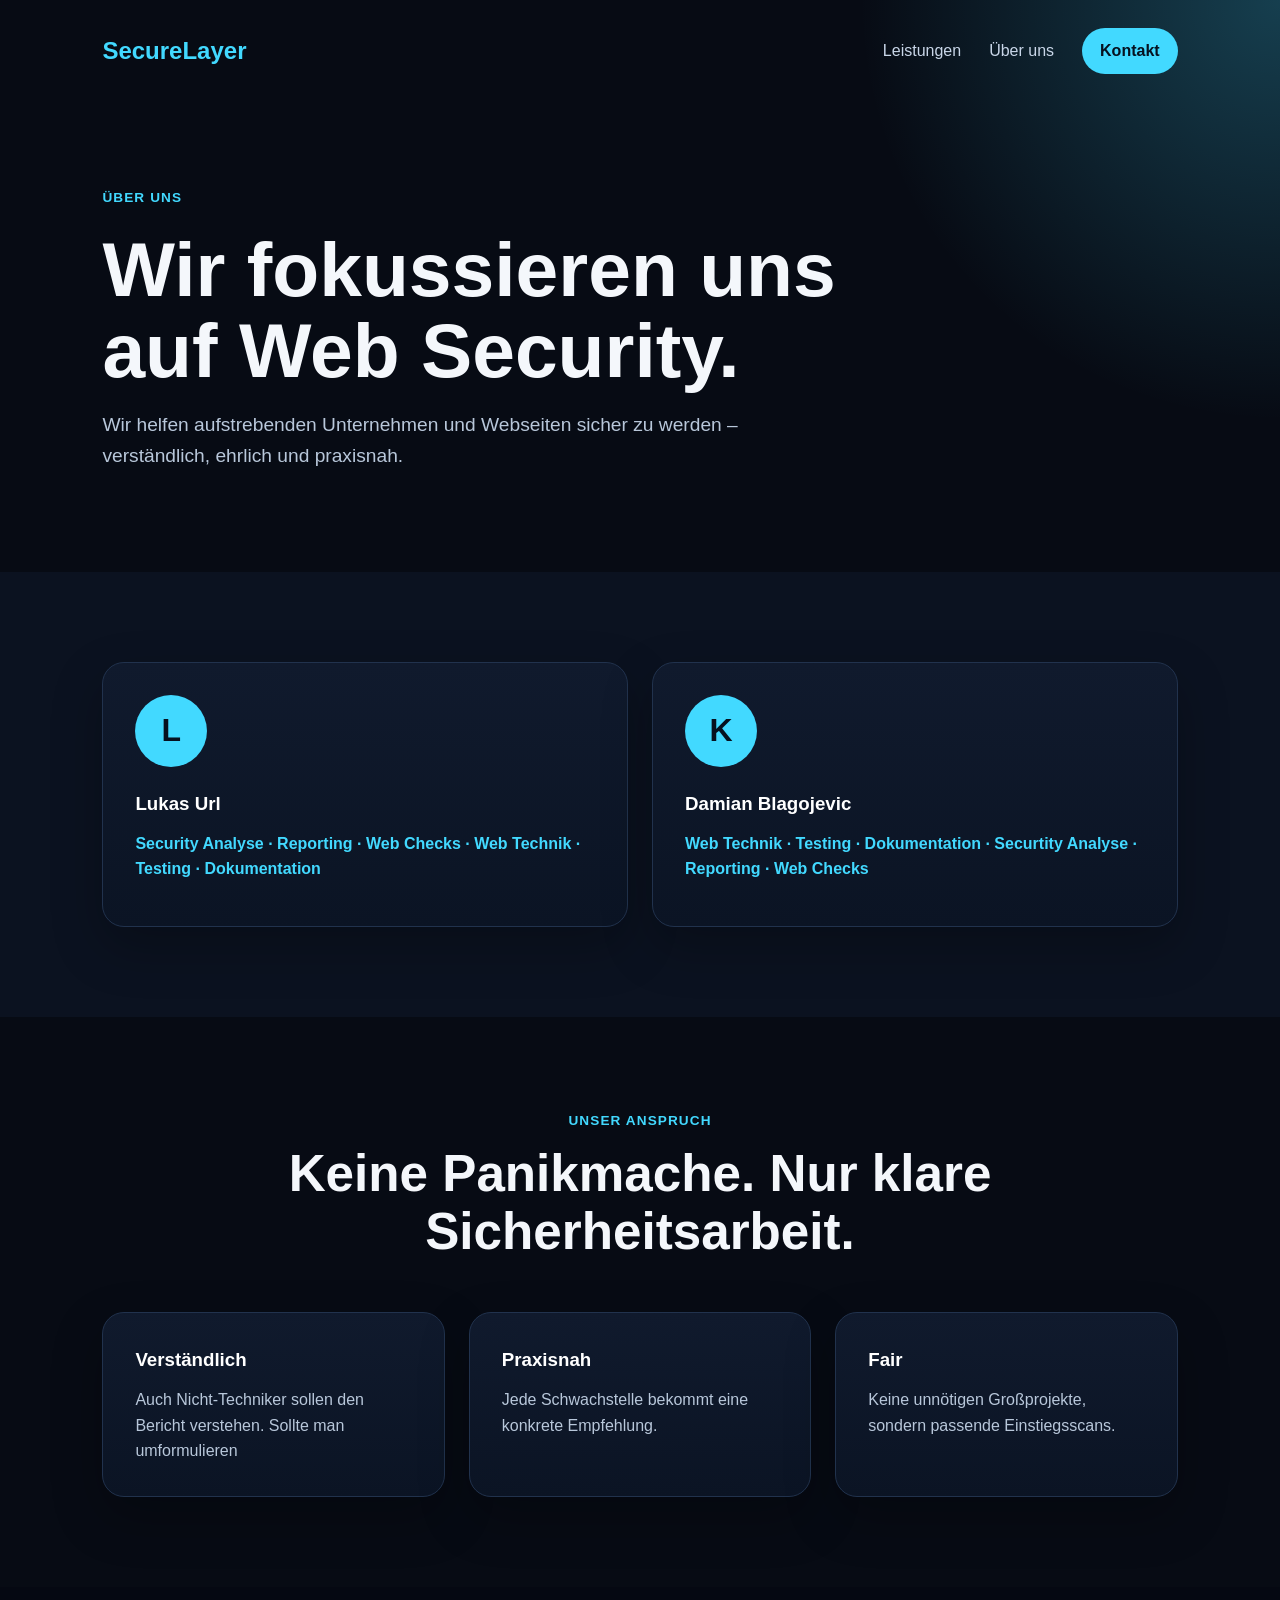
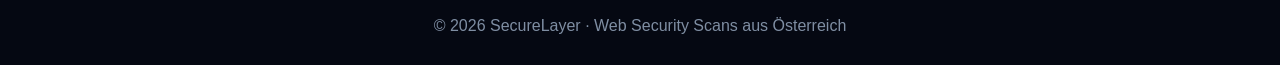
==== about.html @ 6797ce8d "Update about.html Bisschen was umgeschrieben, alles was ich geändert habe, habe ich mit Kommentaren " ====
<!DOCTYPE html>
<html lang="de">
<head>
  <meta charset="UTF-8">
  <meta name="viewport" content="width=device-width, initial-scale=1.0">
  <title>Über uns | SecureLayer</title>
  <link rel="stylesheet" href="style.css">
</head>
<body>

<header class="subpage-header">
  <nav class="navbar">
    <div class="logo">SecureLayer</div>
    <div class="nav-links">
      <a href="index.html">Leistungen</a> <!--Vielleicht Startseite umbenennen-->
      <a href="about.html">Über uns</a>
      <a href="index.html#kontakt" class="nav-cta">Kontakt</a>
    </div>
  </nav>

  <div class="subpage-title">
    <span>Über uns</span>
    <h1>Wir fokussieren uns auf Web Security.</h1><!--Von "Zwei Kollegen mit Fokus auf Web Security" zu-->
    <p>
      Wir helfen aufstrebenden Unternehmen und Webseiten sicher zu werden –
      verständlich, ehrlich und praxisnah.
    </p> <!-- umbenannt von "kleinen Unternehmen, Webseiten sicherer zu machen" zu dem was oben steht-->
  </div>
</header>

<main>

<section class="section">
  <div class="about-grid">
    <article class="profile-card">
      <div class="avatar">L</div>
      <h3>Lukas Url</h3>
      <p class="role">Security Analyse · Reporting · Web Checks · Web Technik · Testing · Dokumentation</p>
      <p>
        <!--AUfgabenpool ergänzt-->
      </p>
    </article>

    <article class="profile-card">
      <div class="avatar">K</div>
      <h3>Damian Blagojevic</h3>
      <p class="role">Web Technik · Testing · Dokumentation · Securtity Analyse · Reporting · Web Checks</p>
      <p>
        <!--Aufgabenpool ergänzt-->
      </p>
    </article>
  </div>
</section>

<section class="section dark">
  <div class="section-title">
    <span>Unser Anspruch</span>
    <h2>Keine Panikmache. Nur klare Sicherheitsarbeit.</h2>
  </div>

  <div class="values-grid">
    <div>
      <h3>Verständlich</h3>
      <p>Auch Nicht-Techniker sollen den Bericht verstehen. Sollte man umformulieren</p>
    </div>
    <div>
      <h3>Praxisnah</h3>
      <p>Jede Schwachstelle bekommt eine konkrete Empfehlung.</p>
    </div>
    <div>
      <h3>Fair</h3>
      <p>Keine unnötigen Großprojekte, sondern passende Einstiegsscans.</p>
    </div>
  </div>
</section>

</main>

<footer>
  <p>© 2026 SecureLayer · Web Security Scans aus Österreich</p>
</footer>

</body>
</html>
---- style.css ----
* {
  margin: 0;
  padding: 0;
  box-sizing: border-box;
}

body {
  font-family: Inter, Arial, sans-serif;
  background: #070b14;
  color: #f4f7fb;
  line-height: 1.6;
}

a {
  color: inherit;
  text-decoration: none;
}

.hero {
  min-height: 100vh;
  padding: 28px 8%;
  background:
    radial-gradient(circle at 80% 20%, rgba(0, 153, 255, 0.28), transparent 30%),
    radial-gradient(circle at 20% 80%, rgba(0, 255, 179, 0.12), transparent 25%),
    linear-gradient(135deg, #070b14, #0d1728 60%, #07111f);
}

.navbar {
  display: flex;
  justify-content: space-between;
  align-items: center;
}

.logo {
  font-size: 1.5rem;
  font-weight: 800;
  color: #42d9ff;
}

.nav-links {
  display: flex;
  gap: 28px;
  align-items: center;
}

.nav-links a {
  color: #c9d6e8;
}

.nav-cta {
  background: #42d9ff;
  color: #06111f !important;
  padding: 10px 18px;
  border-radius: 999px;
  font-weight: 700;
}

.hero-content {
  max-width: 820px;
  margin-top: 150px;
}

.badge,
.small-label,
.section-title span,
.subpage-title span {
  color: #42d9ff;
  font-weight: 700;
  letter-spacing: 0.08em;
  text-transform: uppercase;
  font-size: 0.85rem;
}

h1 {
  font-size: clamp(2.6rem, 6vw, 5rem);
  line-height: 1.05;
  margin: 20px 0;
}

.hero-content p,
.subpage-title p {
  max-width: 680px;
  color: #b8c7da;
  font-size: 1.2rem;
}

.hero-buttons {
  margin-top: 35px;
  display: flex;
  gap: 16px;
}

.btn {
  padding: 14px 24px;
  border-radius: 12px;
  font-weight: 800;
}

.primary {
  background: #42d9ff;
  color: #06111f;
}

.secondary {
  border: 1px solid #31445f;
  color: #dce8f7;
}

.section {
  padding: 90px 8%;
  background: #0b1220;
}

.dark {
  background: #070b14;
}

.section-title {
  text-align: center;
  max-width: 760px;
  margin: 0 auto 50px;
}

.section-title h2,
.contact h2,
.split h2 {
  font-size: clamp(2rem, 4vw, 3.2rem);
  line-height: 1.15;
  margin-top: 12px;
}

.service-grid,
.about-grid,
.values-grid {
  display: grid;
  grid-template-columns: repeat(3, 1fr);
  gap: 24px;
}

.about-grid {
  grid-template-columns: repeat(2, 1fr);
}

.service-card,
.profile-card,
.values-grid div {
  background: linear-gradient(180deg, #101a2d, #0b1424);
  border: 1px solid #21324d;
  border-radius: 22px;
  padding: 32px;
  box-shadow: 0 20px 50px rgba(0,0,0,0.25);
}

.service-card:hover,
.profile-card:hover {
  border-color: #42d9ff;
  transform: translateY(-4px);
  transition: 0.25s;
}

.icon {
  font-size: 2.2rem;
  margin-bottom: 18px;
}

.service-card h3,
.profile-card h3,
.values-grid h3 {
  color: #ffffff;
  margin-bottom: 12px;
}

.service-card p,
.profile-card p,
.values-grid p,
.split p {
  color: #b8c7da;
}

.timeline {
  max-width: 850px;
  margin: auto;
  display: grid;
  gap: 18px;
}

.timeline div {
  display: flex;
  gap: 24px;
  align-items: center;
  padding: 22px;
  background: #101a2d;
  border-left: 4px solid #42d9ff;
  border-radius: 14px;
}

.timeline strong {
  color: #42d9ff;
  font-size: 1.4rem;
}

.split {
  display: grid;
  grid-template-columns: 1fr 1fr;
  gap: 60px;
  align-items: center;
}

.contact {
  padding: 90px 8%;
  text-align: center;
  background:
    linear-gradient(rgba(7, 11, 20, 0.88), rgba(7, 11, 20, 0.95)),
    radial-gradient(circle at center, rgba(66, 217, 255, 0.25), transparent 35%);
}

.contact p {
  color: #b8c7da;
}

form {
  max-width: 560px;
  margin: 35px auto 0;
  display: grid;
  gap: 14px;
}

input,
textarea {
  width: 100%;
  padding: 15px;
  background: #101a2d;
  border: 1px solid #263852;
  border-radius: 12px;
  color: white;
  font-size: 1rem;
}

textarea {
  min-height: 130px;
}

button {
  padding: 15px;
  border: none;
  border-radius: 12px;
  background: #42d9ff;
  color: #06111f;
  font-weight: 800;
  cursor: pointer;
}

.subpage-header {
  padding: 28px 8% 100px;
  background:
    radial-gradient(circle at top right, rgba(66, 217, 255, 0.25), transparent 30%),
    #070b14;
}

.subpage-title {
  margin-top: 110px;
  max-width: 780px;
}

.avatar {
  width: 72px;
  height: 72px;
  border-radius: 50%;
  background: #42d9ff;
  color: #06111f;
  display: grid;
  place-items: center;
  font-size: 2rem;
  font-weight: 900;
  margin-bottom: 22px;
}

.role {
  color: #42d9ff !important;
  font-weight: 700;
  margin-bottom: 12px;
}

footer {
  padding: 26px 8%;
  text-align: center;
  background: #050812;
  color: #7f8ea3;
}

@media (max-width: 850px) {
  .nav-links {
    gap: 14px;
    font-size: 0.9rem;
  }

  .hero-content {
    margin-top: 100px;
  }

  .service-grid,
  .about-grid,
  .values-grid,
  .split {
    grid-template-columns: 1fr;
  }

  .hero-buttons {
    flex-direction: column;
  }
}
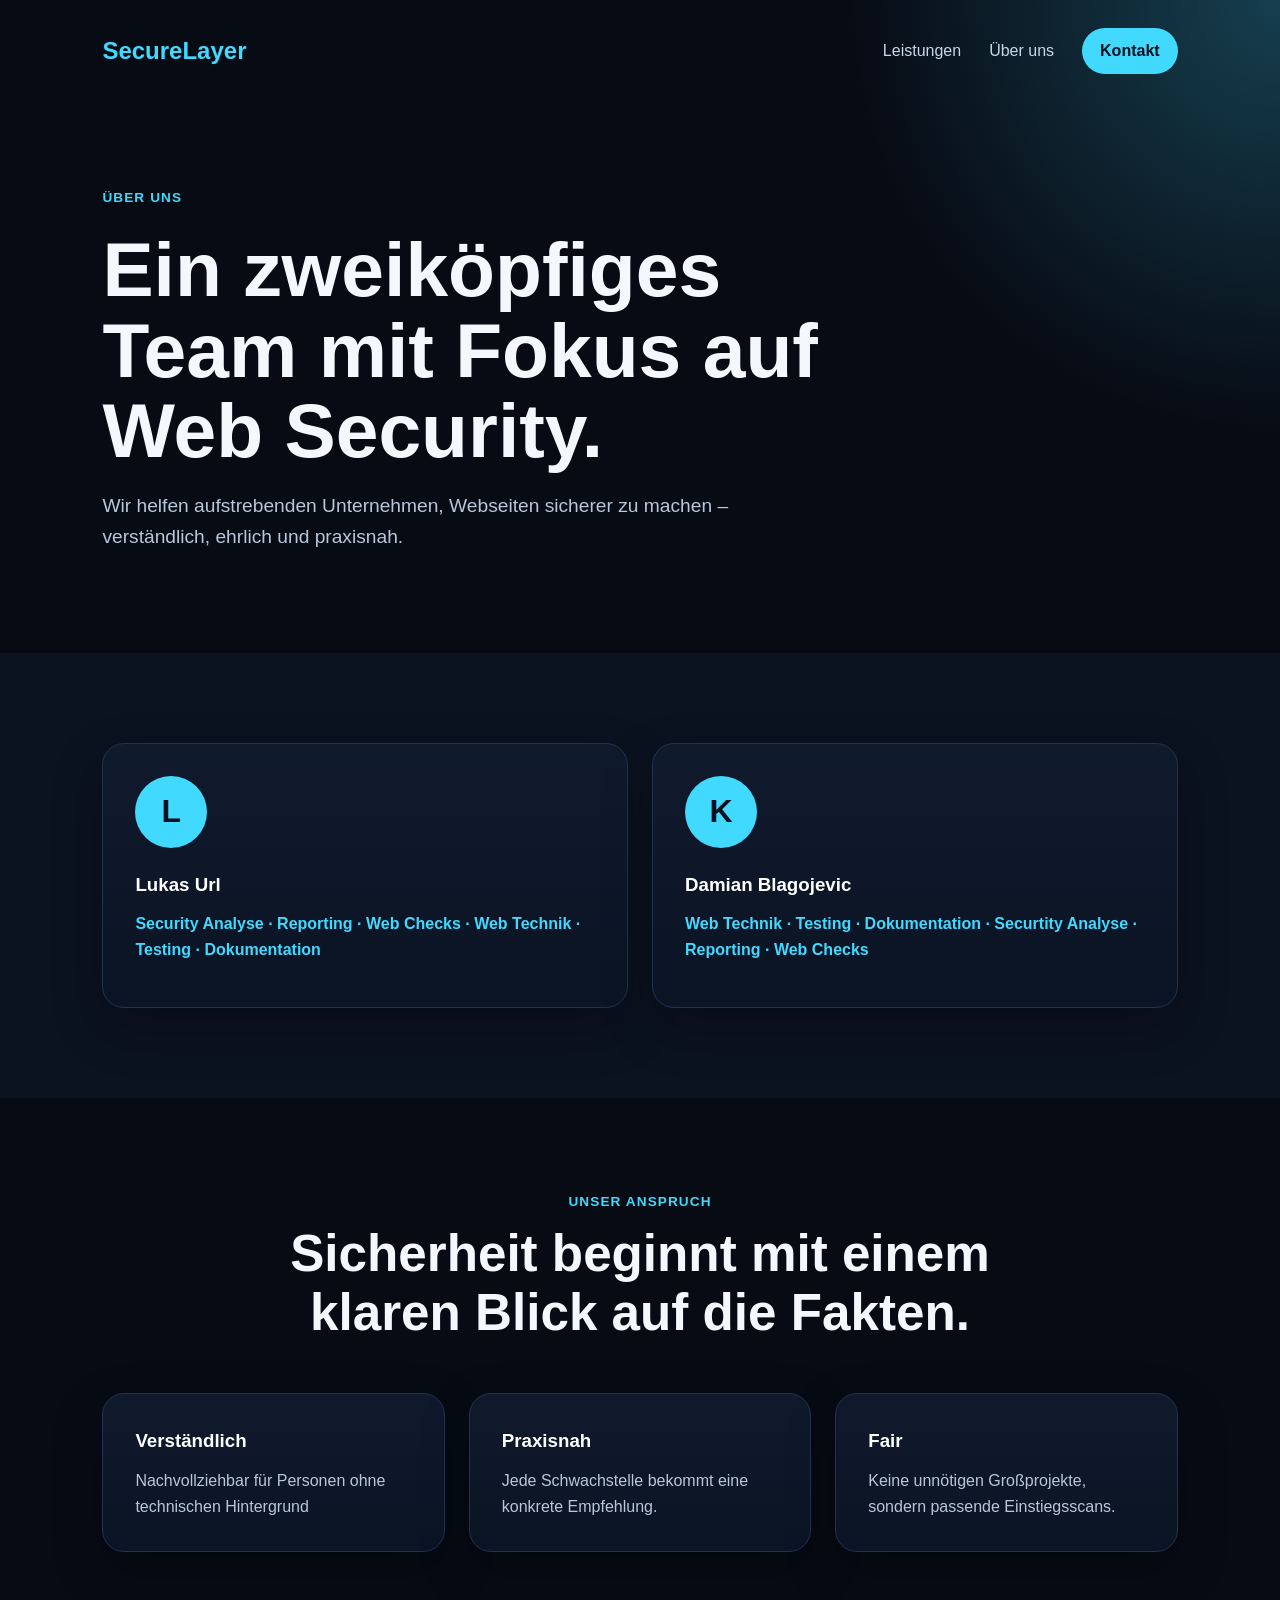
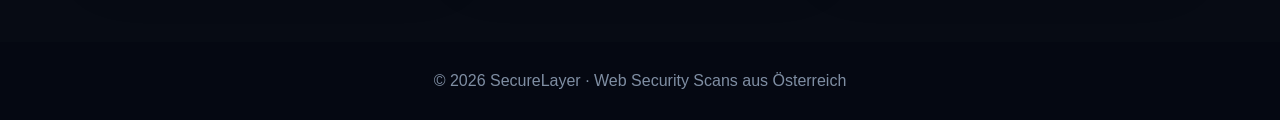
==== commit f3e8bdca: "Merge branch 'main' into about-patch" ====
--- a/about.html
+++ b/about.html
@@ -20,9 +20,9 @@
 
   <div class="subpage-title">
     <span>Über uns</span>
-    <h1>Wir fokussieren uns auf Web Security.</h1><!--Von "Zwei Kollegen mit Fokus auf Web Security" zu-->
+    <h1>Ein zweiköpfiges Team mit Fokus auf Web Security.</h1>
     <p>
-      Wir helfen aufstrebenden Unternehmen und Webseiten sicher zu werden –
+      Wir helfen aufstrebenden Unternehmen, Webseiten sicherer zu machen –
       verständlich, ehrlich und praxisnah.
     </p> <!-- umbenannt von "kleinen Unternehmen, Webseiten sicherer zu machen" zu dem was oben steht-->
   </div>
@@ -55,13 +55,13 @@
 <section class="section dark">
   <div class="section-title">
     <span>Unser Anspruch</span>
-    <h2>Keine Panikmache. Nur klare Sicherheitsarbeit.</h2>
+    <h2>Sicherheit beginnt mit einem klaren Blick auf die Fakten.</h2>
   </div>
 
   <div class="values-grid">
     <div>
       <h3>Verständlich</h3>
-      <p>Auch Nicht-Techniker sollen den Bericht verstehen. Sollte man umformulieren</p>
+      <p>Nachvollziehbar für Personen ohne technischen Hintergrund</p>
     </div>
     <div>
       <h3>Praxisnah</h3>
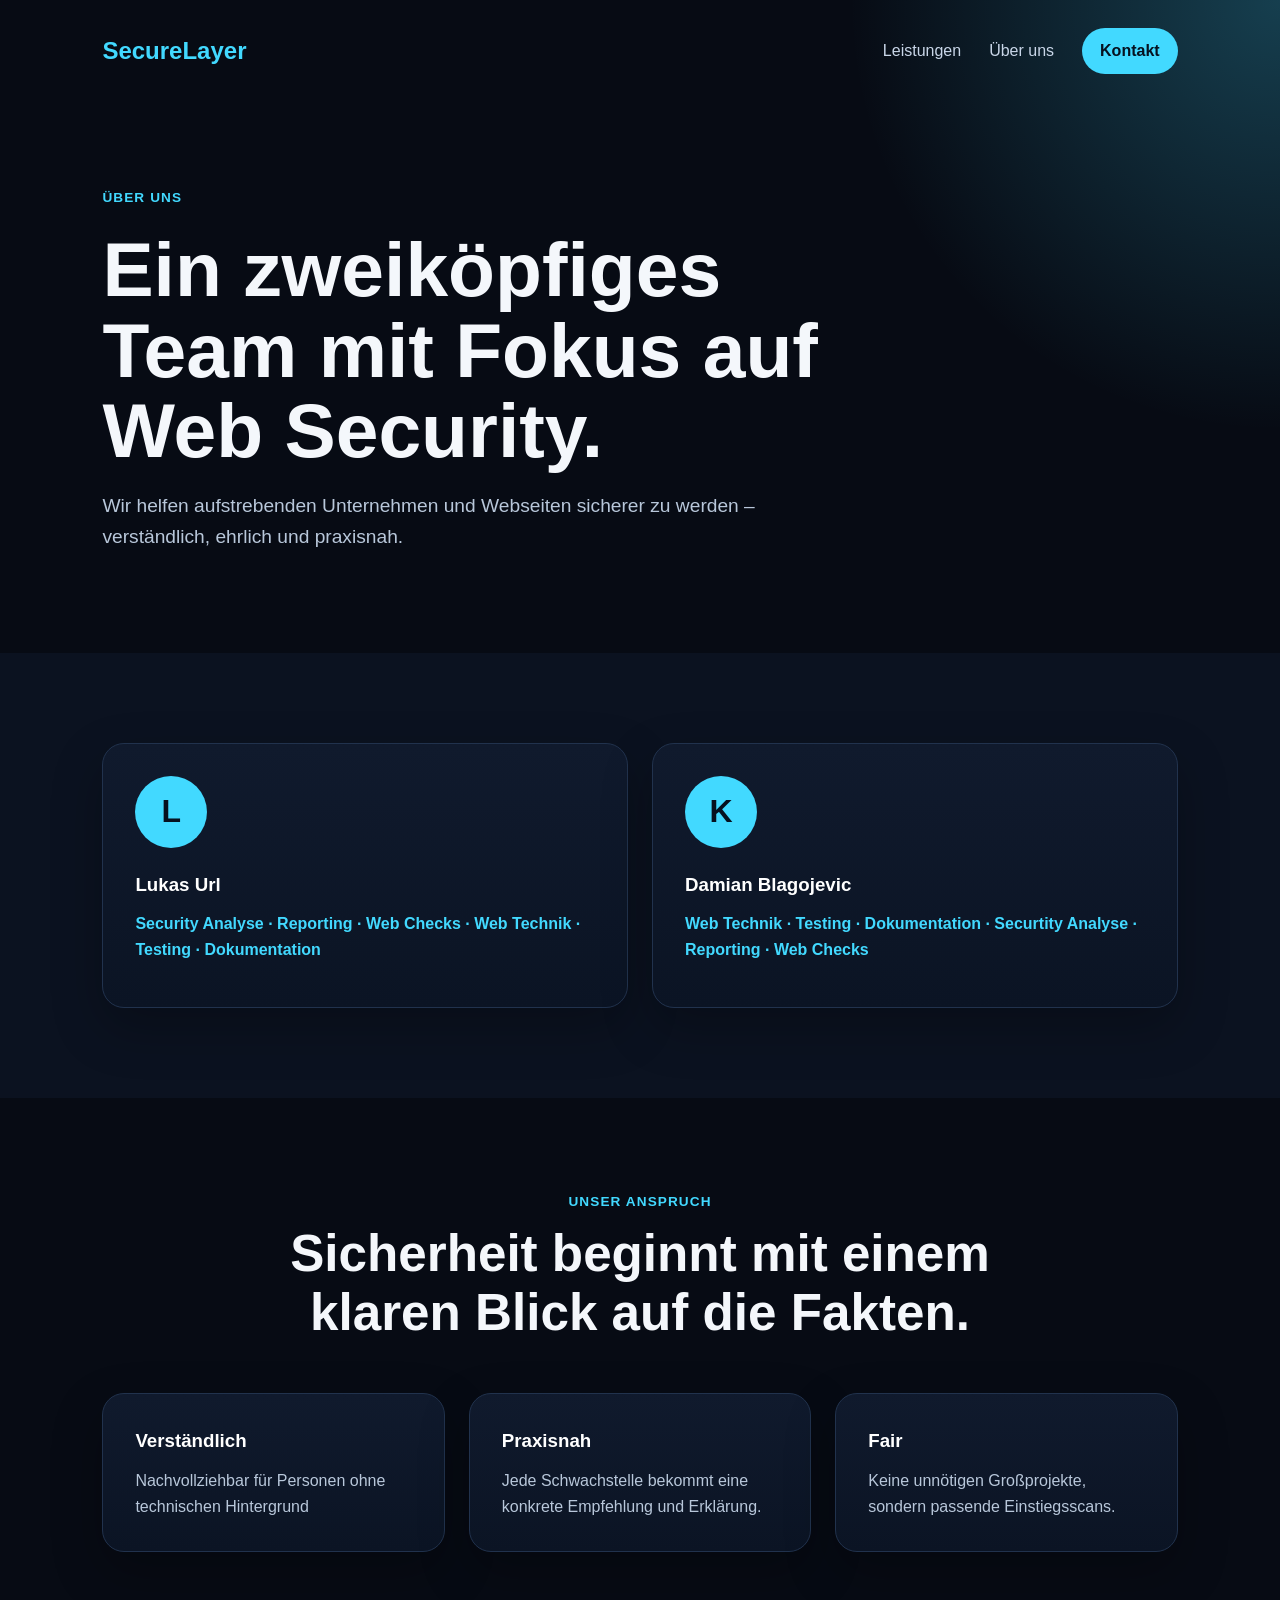
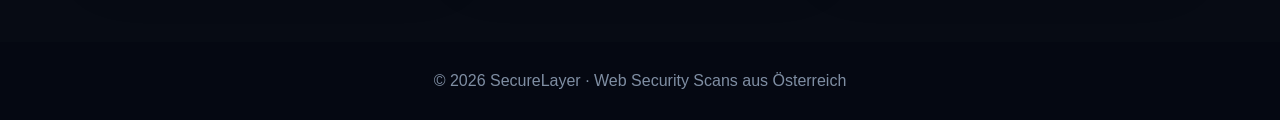
==== commit 1c360b75: "Update about.html nochmal zwei kleine Änderungen vorgenommen" ====
--- a/about.html
+++ b/about.html
@@ -22,7 +22,7 @@
     <span>Über uns</span>
     <h1>Ein zweiköpfiges Team mit Fokus auf Web Security.</h1>
     <p>
-      Wir helfen aufstrebenden Unternehmen, Webseiten sicherer zu machen –
+      Wir helfen aufstrebenden Unternehmen und Webseiten sicherer zu werden –
       verständlich, ehrlich und praxisnah.
     </p> <!-- umbenannt von "kleinen Unternehmen, Webseiten sicherer zu machen" zu dem was oben steht-->
   </div>
@@ -65,8 +65,8 @@
     </div>
     <div>
       <h3>Praxisnah</h3>
-      <p>Jede Schwachstelle bekommt eine konkrete Empfehlung.</p>
-    </div>
+      <p>Jede Schwachstelle bekommt eine konkrete Empfehlung und Erklärung.</p>
+    </div> <!--auch nochmal bisschen umbenannt-->
     <div>
       <h3>Fair</h3>
       <p>Keine unnötigen Großprojekte, sondern passende Einstiegsscans.</p>
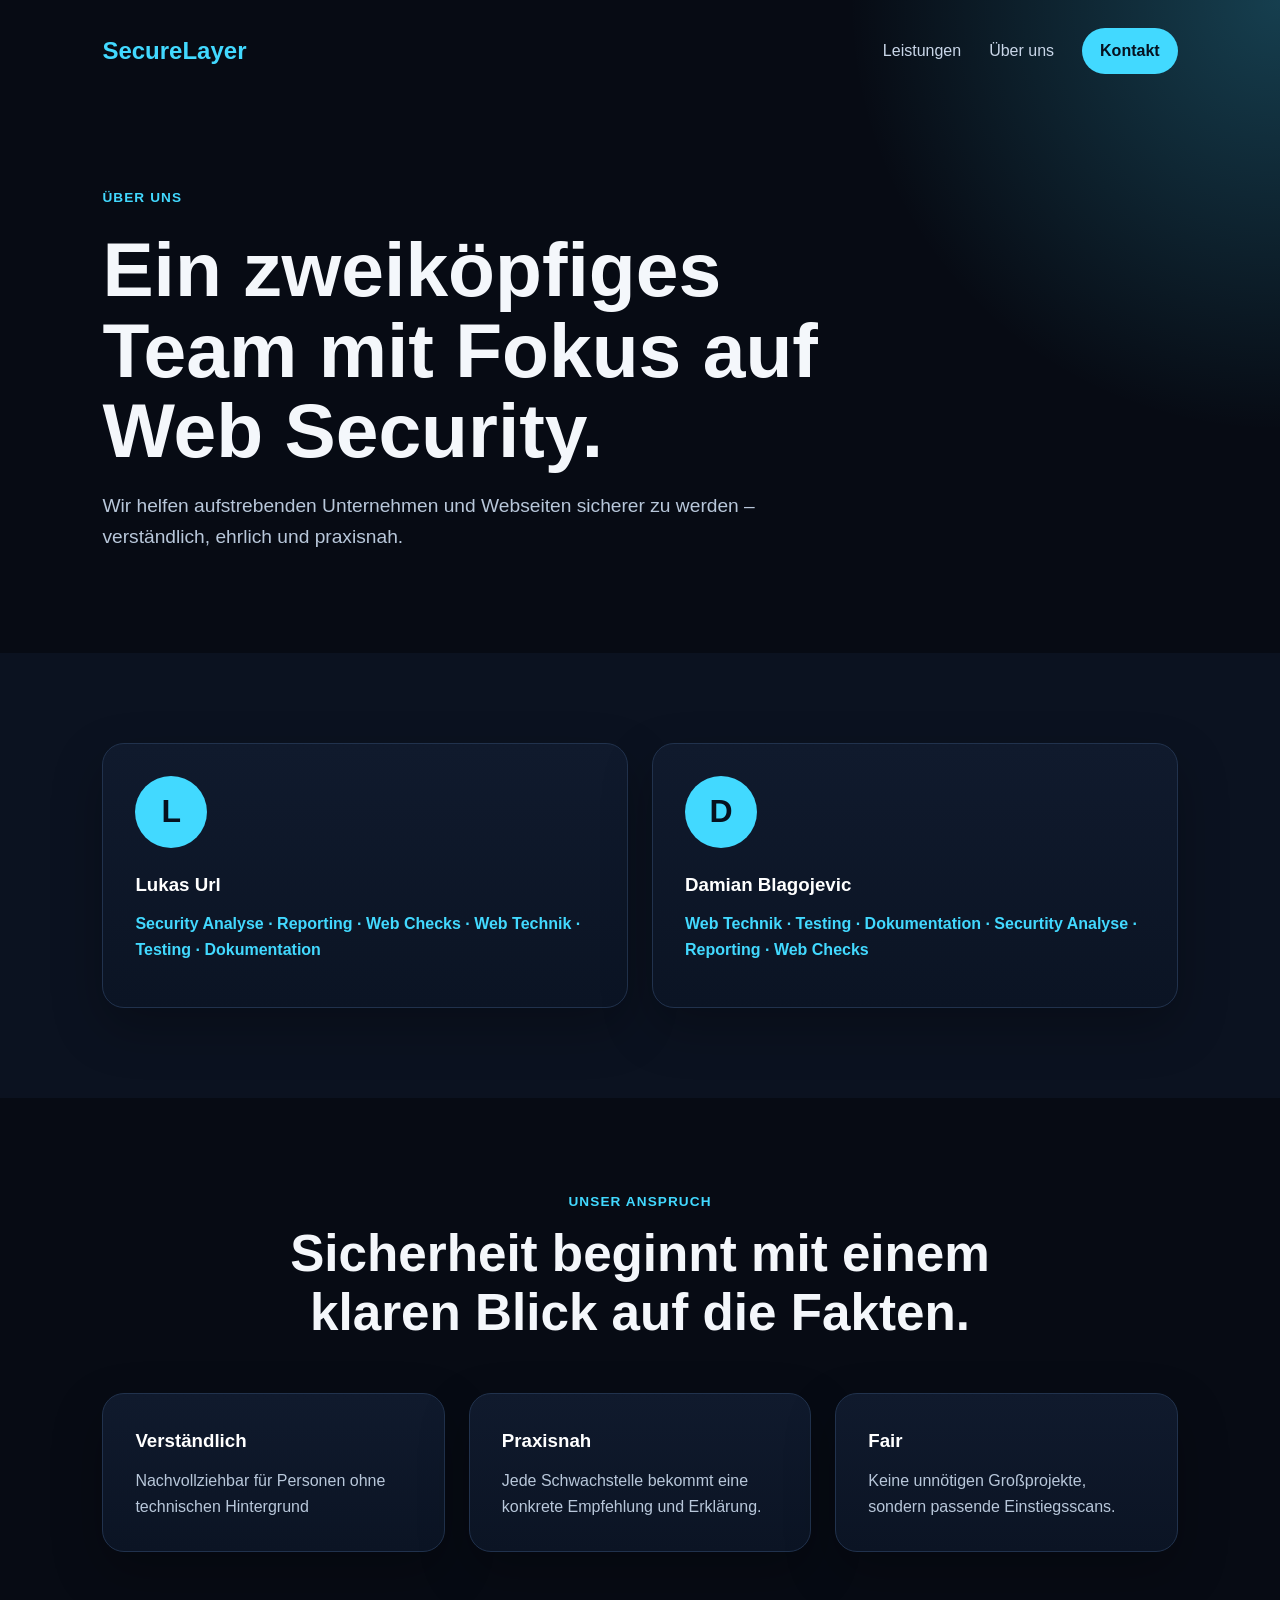
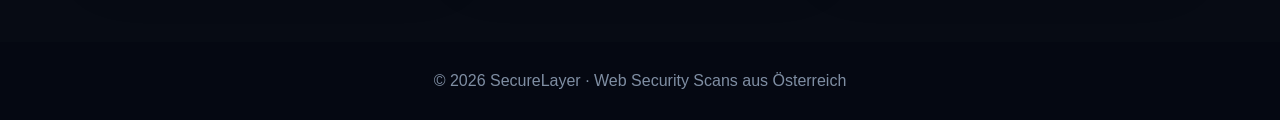
==== commit 89f6faba: "Update about.html" ====
--- a/about.html
+++ b/about.html
@@ -42,7 +42,7 @@
     </article>
 
     <article class="profile-card">
-      <div class="avatar">K</div>
+      <div class="avatar">D</div><!--K zu D umbenannt-->
       <h3>Damian Blagojevic</h3>
       <p class="role">Web Technik · Testing · Dokumentation · Securtity Analyse · Reporting · Web Checks</p>
       <p>
--- a/style.css
+++ b/style.css
@@ -308,4 +308,110 @@
   .hero-buttons {
     flex-direction: column;
   }
+}
+
+.hamburger {
+  display: none;
+  width: 42px;
+  height: 42px;
+  padding: 0;
+  background: rgba(255,255,255,0.06);
+  border: 1px solid #263852;
+  border-radius: 10px;
+  cursor: pointer;
+  justify-content: center;
+  align-items: center;
+  flex-direction: column;
+  gap: 5px;
+  z-index: 30;
+}
+
+.hamburger span {
+  display: block;
+  width: 24px;
+  height: 3px;
+  background: #ffffff;
+  border-radius: 999px;
+  transition: 0.25s;
+  flex-shrink: 0;
+}
+
+.hamburger.active span:nth-child(1) {
+  transform: translateY(8px) rotate(45deg);
+}
+
+.hamburger.active span:nth-child(2) {
+  opacity: 0;
+}
+
+.hamburger.active span:nth-child(3) {
+  transform: translateY(-8px) rotate(-45deg);
+}
+
+@media (max-width: 850px) {
+  .navbar {
+    position: relative;
+  }
+
+  .hamburger {
+    display: flex;
+    z-index: 30;
+}
+
+  .nav-links {
+    position: absolute;
+    top: 60px;
+    right: 0;
+    display: none;
+    flex-direction: column;
+    align-items: flex-start;
+    gap: 18px;
+    width: 230px;
+    padding: 24px;
+    background: #101a2d;
+    border: 1px solid #263852;
+    border-radius: 16px;
+    box-shadow: 0 20px 50px rgba(0,0,0,0.35);
+    z-index: 25;
+  }
+
+  .nav-links.active {
+    display: flex;
+  }
+
+  .nav-cta {
+    width: 100%;
+    text-align: center;
+  }
+
+  .hero,
+  .section,
+  .contact,
+  .subpage-header {
+    padding-left: 24px;
+    padding-right: 24px;
+  }
+
+  .hero-content {
+    margin-top: 100px;
+    max-width: 100%;
+  }
+
+  h1 {
+    font-size: 2.7rem;
+  }
+
+  .hero-content p,
+  .subpage-title p {
+    max-width: 95%;
+    font-size: 1.05rem;
+  }
+
+  .hero-buttons {
+    flex-direction: column;
+  }
+
+  .btn {
+    text-align: center;
+  }
 }
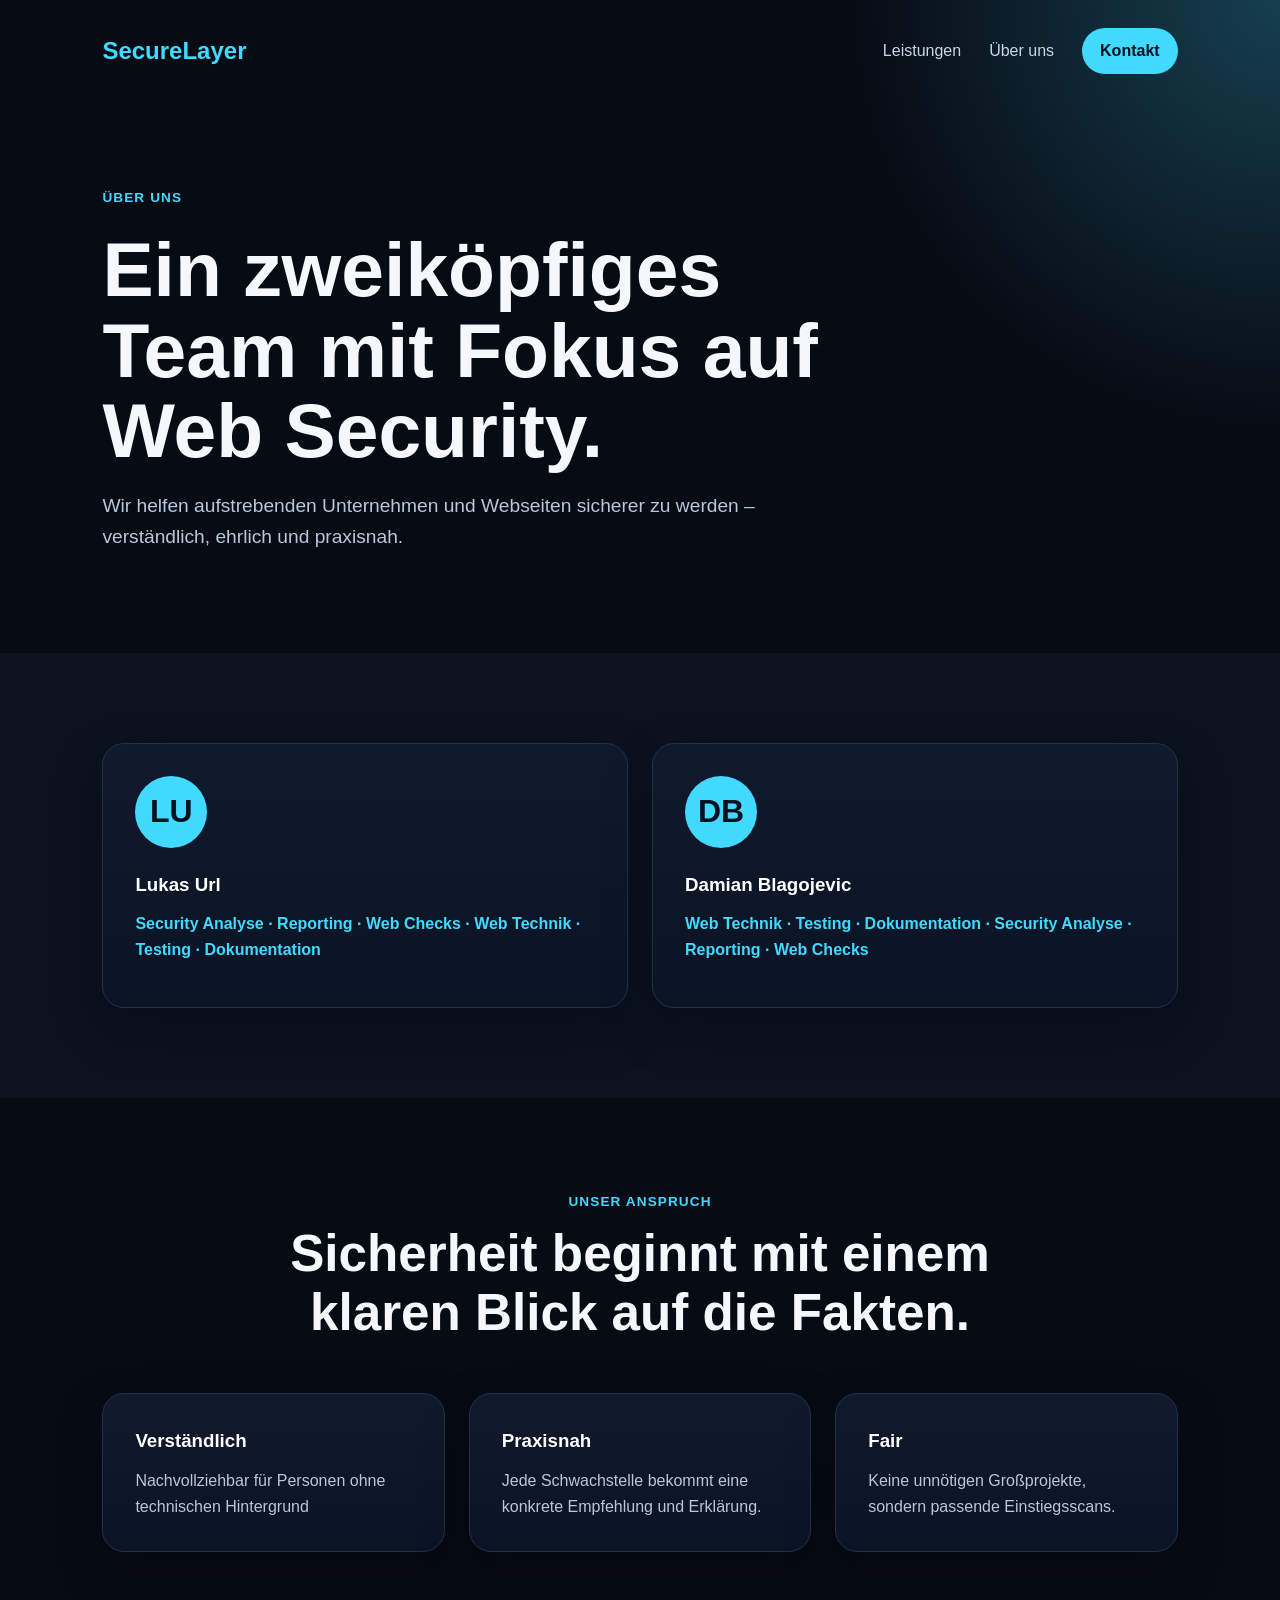
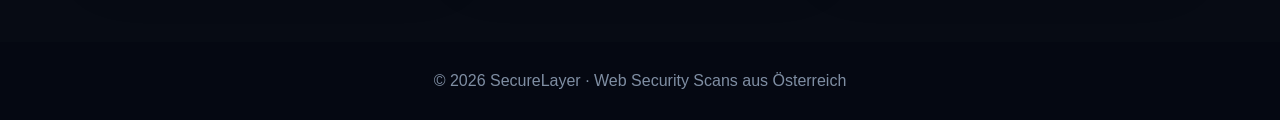
==== commit 9c89c53a: "formulierungen grändert" ====
--- a/about.html
+++ b/about.html
@@ -33,7 +33,7 @@
 <section class="section">
   <div class="about-grid">
     <article class="profile-card">
-      <div class="avatar">L</div>
+      <div class="avatar">LU</div>
       <h3>Lukas Url</h3>
       <p class="role">Security Analyse · Reporting · Web Checks · Web Technik · Testing · Dokumentation</p>
       <p>
@@ -42,9 +42,9 @@
     </article>
 
     <article class="profile-card">
-      <div class="avatar">D</div><!--K zu D umbenannt-->
+      <div class="avatar">DB</div>
       <h3>Damian Blagojevic</h3>
-      <p class="role">Web Technik · Testing · Dokumentation · Securtity Analyse · Reporting · Web Checks</p>
+      <p class="role">Web Technik · Testing · Dokumentation · Security Analyse · Reporting · Web Checks</p>
       <p>
         <!--Aufgabenpool ergänzt-->
       </p>
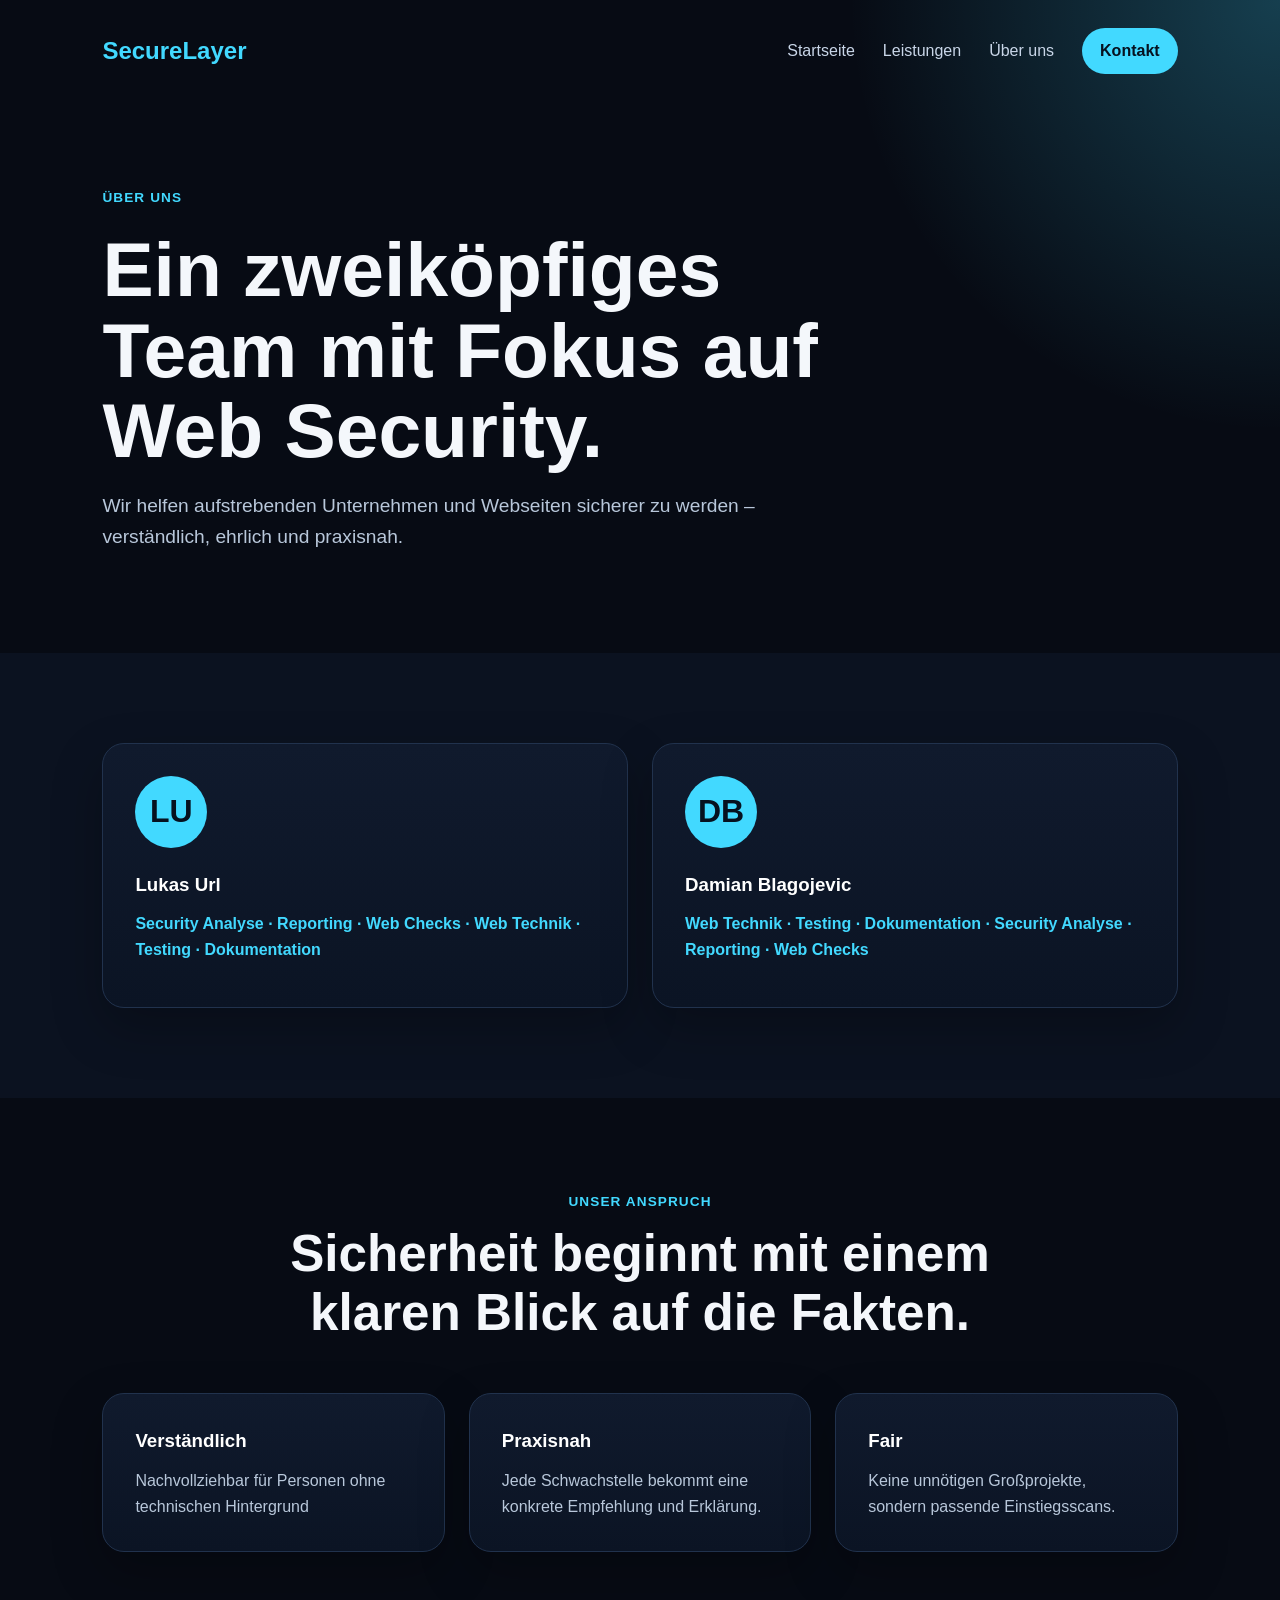
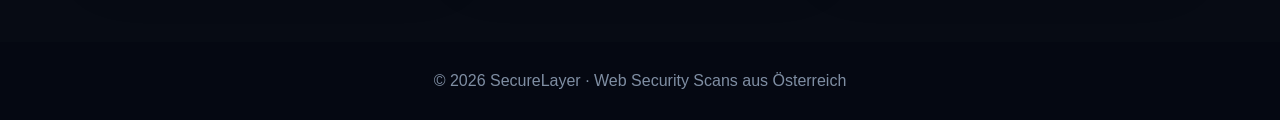
==== commit 1a1a6490: "Merge branch 'main' of https://github.com/UrlLuki/Web-Sec" ====
--- a/about.html
+++ b/about.html
@@ -4,15 +4,24 @@
   <meta charset="UTF-8">
   <meta name="viewport" content="width=device-width, initial-scale=1.0">
   <title>Über uns | SecureLayer</title>
+  <script defer src="script.js"></script>
   <link rel="stylesheet" href="style.css">
 </head>
 <body>
 
 <header class="subpage-header">
   <nav class="navbar">
-    <div class="logo">SecureLayer</div>
+    <a href="index.html" class="logo">SecureLayer</a>
+
+    <button class="hamburger" aria-label="Menü öffnen">
+      <span></span>
+      <span></span>
+      <span></span>
+    </button>
+
     <div class="nav-links">
-      <a href="index.html">Leistungen</a> <!--Vielleicht Startseite umbenennen-->
+      <a href="index.html">Startseite</a>
+      <a href="index.html#leistungen">Leistungen</a>
       <a href="about.html">Über uns</a>
       <a href="index.html#kontakt" class="nav-cta">Kontakt</a>
     </div>
@@ -24,7 +33,7 @@
     <p>
       Wir helfen aufstrebenden Unternehmen und Webseiten sicherer zu werden –
       verständlich, ehrlich und praxisnah.
-    </p> <!-- umbenannt von "kleinen Unternehmen, Webseiten sicherer zu machen" zu dem was oben steht-->
+    </p>
   </div>
 </header>
 
@@ -66,7 +75,7 @@
     <div>
       <h3>Praxisnah</h3>
       <p>Jede Schwachstelle bekommt eine konkrete Empfehlung und Erklärung.</p>
-    </div> <!--auch nochmal bisschen umbenannt-->
+    </div>
     <div>
       <h3>Fair</h3>
       <p>Keine unnötigen Großprojekte, sondern passende Einstiegsscans.</p>
